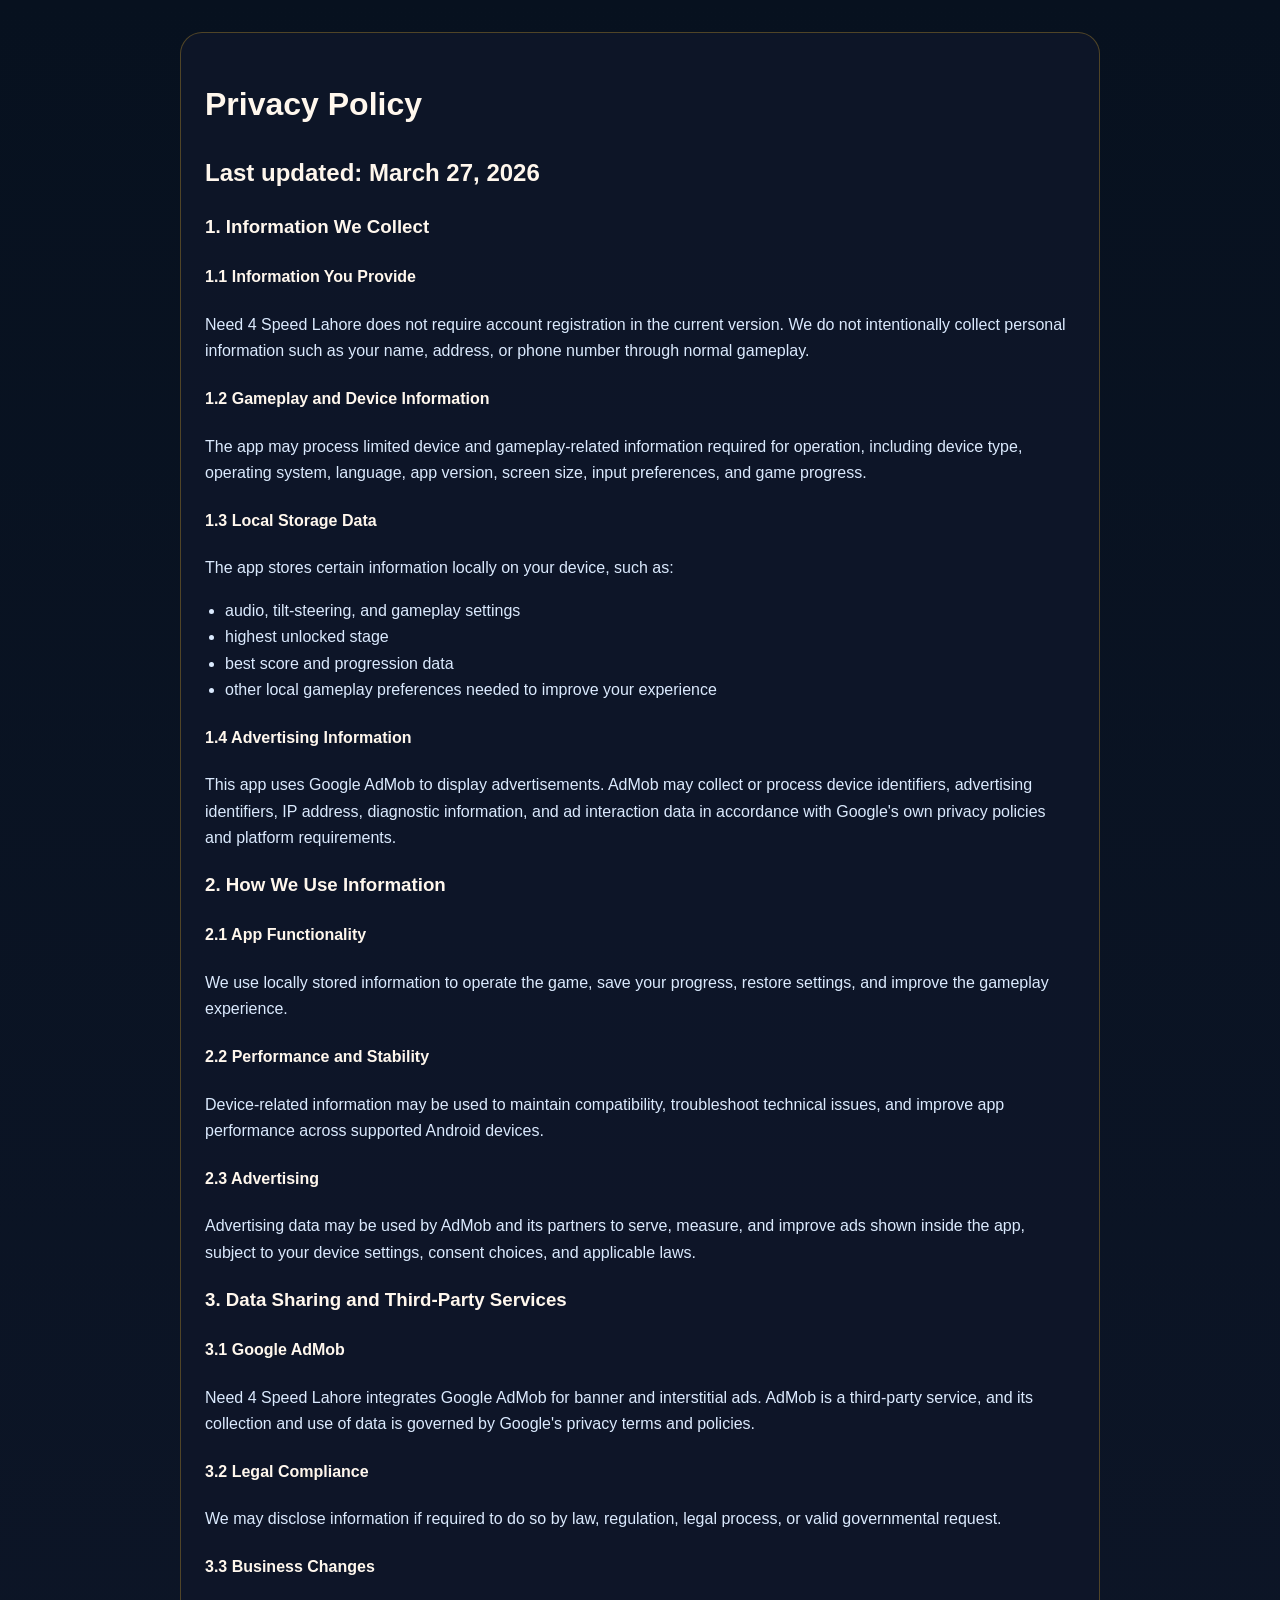
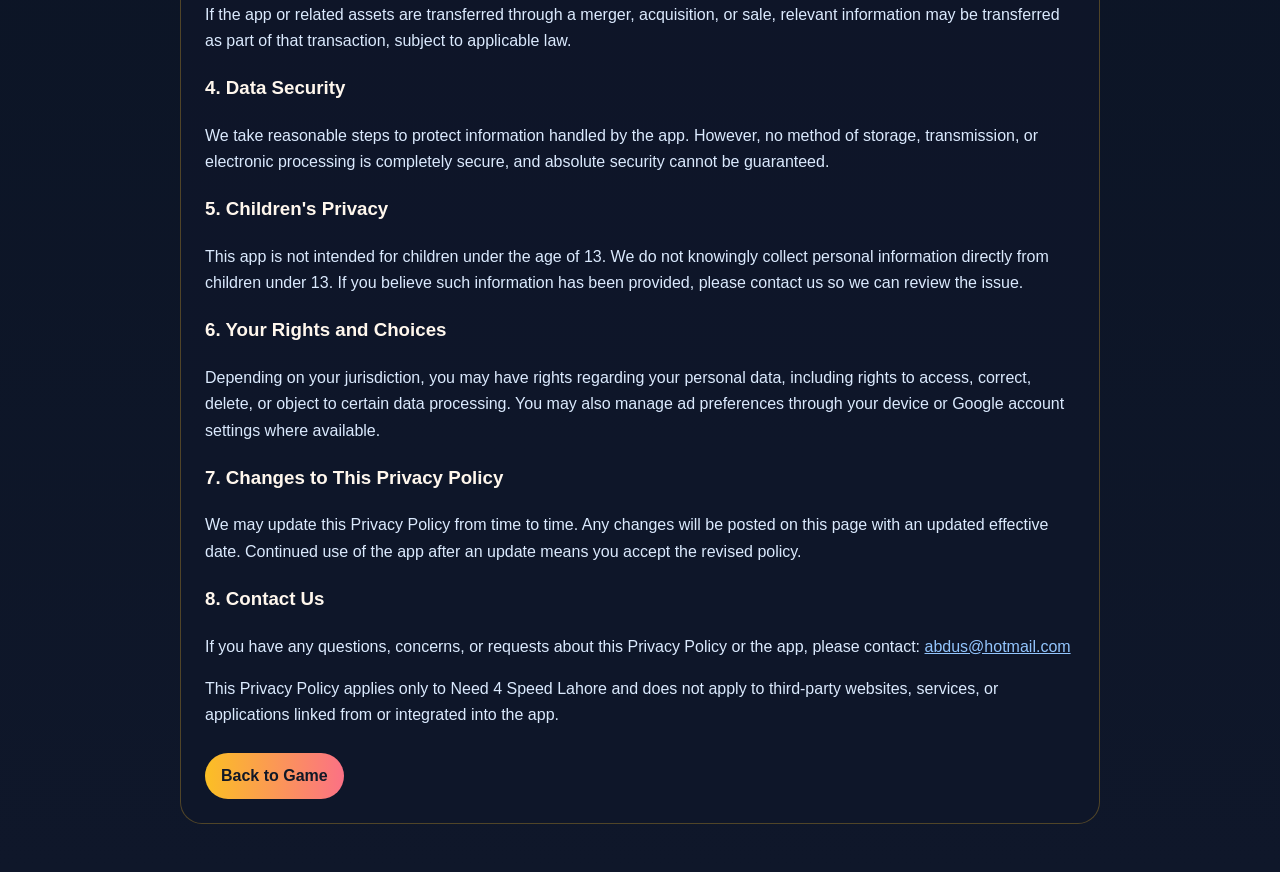
==== privacy.html @ c2b560d7 "Fix hidden UI and remove road artifacts" ====
<!doctype html>
<html lang="en">
  <head>
    <meta charset="UTF-8" />
    <meta name="viewport" content="width=device-width, initial-scale=1.0" />
    <title>Privacy Policy - Need 4 Speed Lahore</title>
    <style>
      body {
        margin: 0;
        font: 16px/1.65 Verdana, sans-serif;
        color: #f8fafc;
        background: linear-gradient(180deg, #07111f 0%, #0f172a 100%);
      }
      main {
        width: min(920px, calc(100% - 32px));
        margin: 0 auto;
        padding: 32px 0 48px;
      }
      h1,
      h2,
      h3,
      h4 {
        font-family: "Trebuchet MS", sans-serif;
        color: #fff7ed;
      }
      .card {
        border: 1px solid rgba(251, 191, 36, 0.28);
        border-radius: 22px;
        padding: 24px;
        background: rgba(15, 23, 42, 0.82);
      }
      p,
      li {
        color: #dbeafe;
      }
      a {
        color: #93c5fd;
      }
      .actions {
        margin-top: 24px;
        display: flex;
        gap: 12px;
        flex-wrap: wrap;
      }
      .button {
        display: inline-block;
        padding: 10px 16px;
        border-radius: 999px;
        background: linear-gradient(90deg, #fbbf24, #fb7185);
        color: #111827;
        font-weight: 700;
        text-decoration: none;
      }
      ul {
        padding-left: 20px;
      }
    </style>
  </head>
  <body>
    <main>
      <div class="card">
        <h1>Privacy Policy</h1>

        <h2>Last updated: March 27, 2026</h2>

        <h3>1. Information We Collect</h3>

        <h4>1.1 Information You Provide</h4>
        <p>
          Need 4 Speed Lahore does not require account registration in the current version. We do not intentionally
          collect personal information such as your name, address, or phone number through normal gameplay.
        </p>

        <h4>1.2 Gameplay and Device Information</h4>
        <p>
          The app may process limited device and gameplay-related information required for operation, including device
          type, operating system, language, app version, screen size, input preferences, and game progress.
        </p>

        <h4>1.3 Local Storage Data</h4>
        <p>
          The app stores certain information locally on your device, such as:
        </p>
        <ul>
          <li>audio, tilt-steering, and gameplay settings</li>
          <li>highest unlocked stage</li>
          <li>best score and progression data</li>
          <li>other local gameplay preferences needed to improve your experience</li>
        </ul>

        <h4>1.4 Advertising Information</h4>
        <p>
          This app uses Google AdMob to display advertisements. AdMob may collect or process device identifiers,
          advertising identifiers, IP address, diagnostic information, and ad interaction data in accordance with
          Google's own privacy policies and platform requirements.
        </p>

        <h3>2. How We Use Information</h3>

        <h4>2.1 App Functionality</h4>
        <p>
          We use locally stored information to operate the game, save your progress, restore settings, and improve the
          gameplay experience.
        </p>

        <h4>2.2 Performance and Stability</h4>
        <p>
          Device-related information may be used to maintain compatibility, troubleshoot technical issues, and improve
          app performance across supported Android devices.
        </p>

        <h4>2.3 Advertising</h4>
        <p>
          Advertising data may be used by AdMob and its partners to serve, measure, and improve ads shown inside the
          app, subject to your device settings, consent choices, and applicable laws.
        </p>

        <h3>3. Data Sharing and Third-Party Services</h3>

        <h4>3.1 Google AdMob</h4>
        <p>
          Need 4 Speed Lahore integrates Google AdMob for banner and interstitial ads. AdMob is a third-party service,
          and its collection and use of data is governed by Google's privacy terms and policies.
        </p>

        <h4>3.2 Legal Compliance</h4>
        <p>
          We may disclose information if required to do so by law, regulation, legal process, or valid governmental
          request.
        </p>

        <h4>3.3 Business Changes</h4>
        <p>
          If the app or related assets are transferred through a merger, acquisition, or sale, relevant information may
          be transferred as part of that transaction, subject to applicable law.
        </p>

        <h3>4. Data Security</h3>

        <p>
          We take reasonable steps to protect information handled by the app. However, no method of storage,
          transmission, or electronic processing is completely secure, and absolute security cannot be guaranteed.
        </p>

        <h3>5. Children's Privacy</h3>

        <p>
          This app is not intended for children under the age of 13. We do not knowingly collect personal information
          directly from children under 13. If you believe such information has been provided, please contact us so we
          can review the issue.
        </p>

        <h3>6. Your Rights and Choices</h3>

        <p>
          Depending on your jurisdiction, you may have rights regarding your personal data, including rights to access,
          correct, delete, or object to certain data processing. You may also manage ad preferences through your device
          or Google account settings where available.
        </p>

        <h3>7. Changes to This Privacy Policy</h3>

        <p>
          We may update this Privacy Policy from time to time. Any changes will be posted on this page with an updated
          effective date. Continued use of the app after an update means you accept the revised policy.
        </p>

        <h3>8. Contact Us</h3>

        <p>
          If you have any questions, concerns, or requests about this Privacy Policy or the app, please contact:
          <a href="mailto:abdus@hotmail.com">abdus@hotmail.com</a>
        </p>

        <p>
          This Privacy Policy applies only to Need 4 Speed Lahore and does not apply to third-party websites, services,
          or applications linked from or integrated into the app.
        </p>

        <div class="actions">
          <a class="button" href="/" onclick="history.back(); return false;">Back to Game</a>
        </div>
      </div>
    </main>
  </body>
</html>
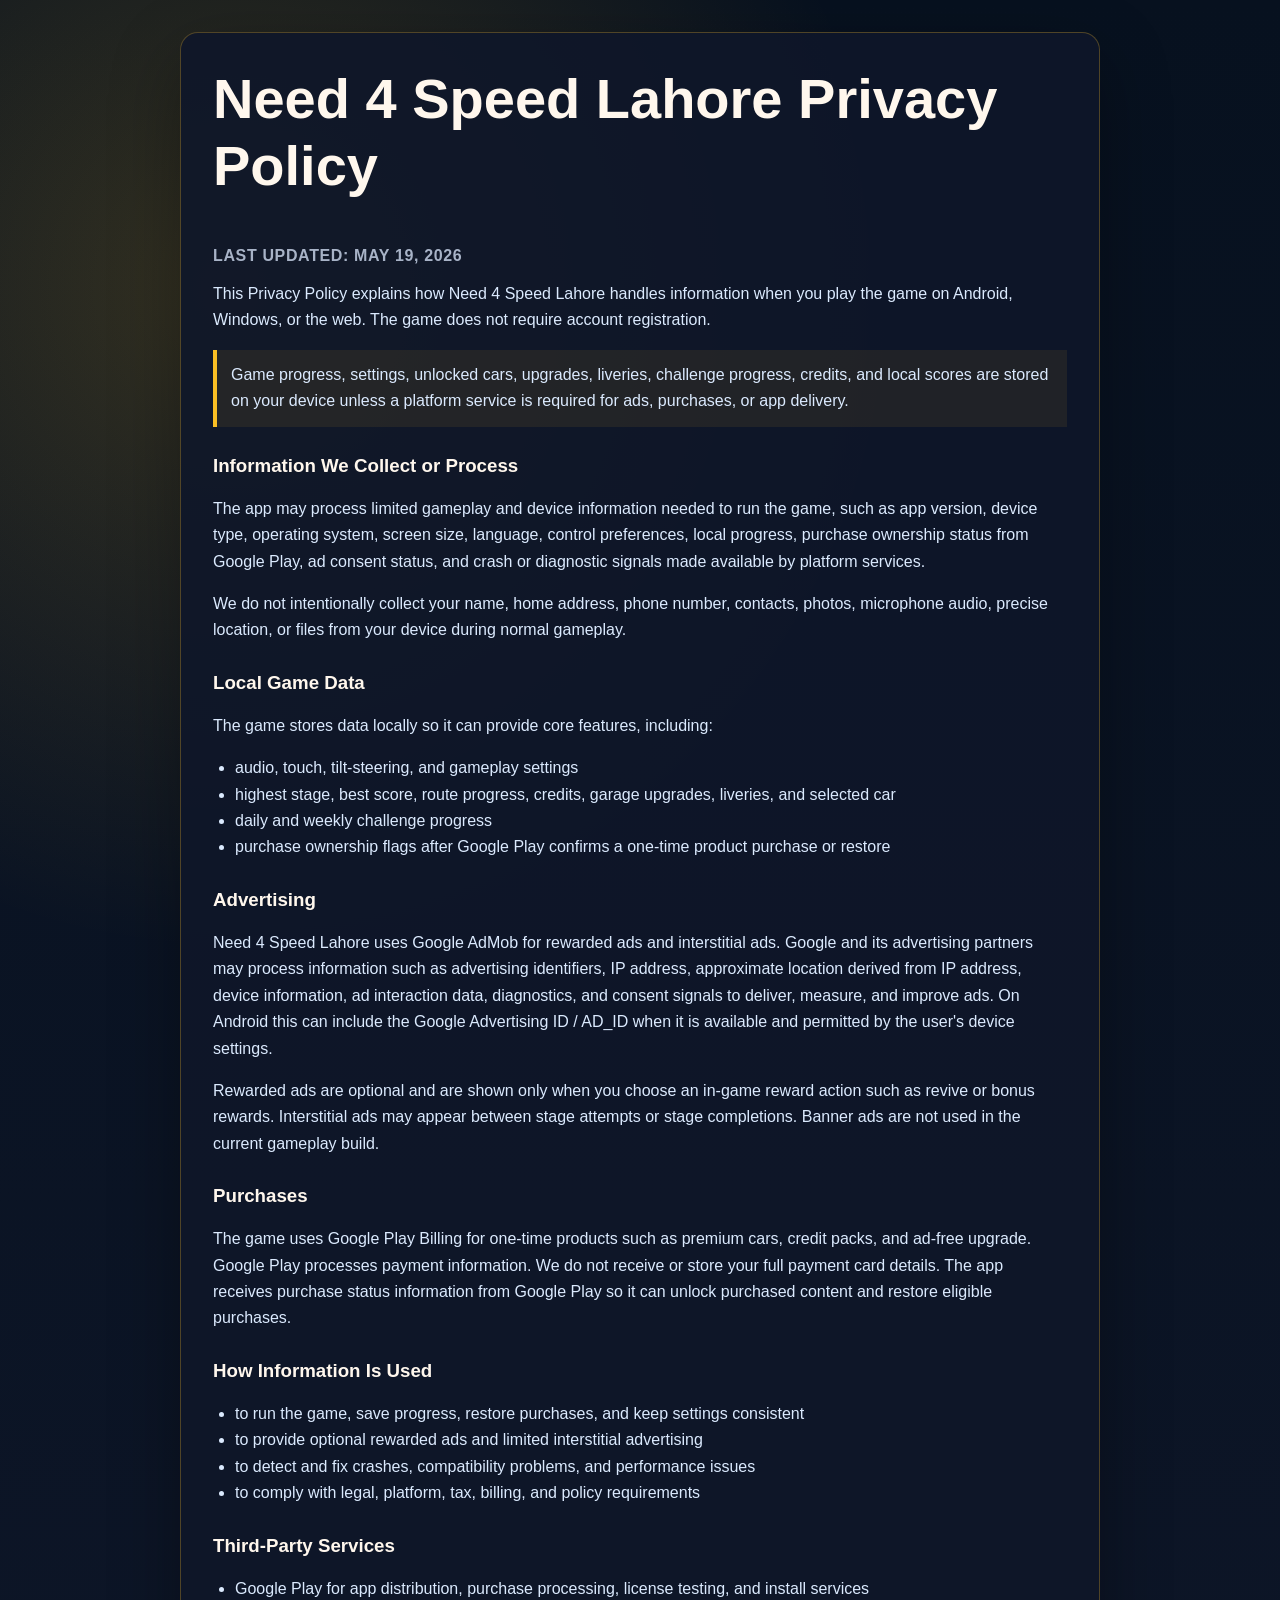
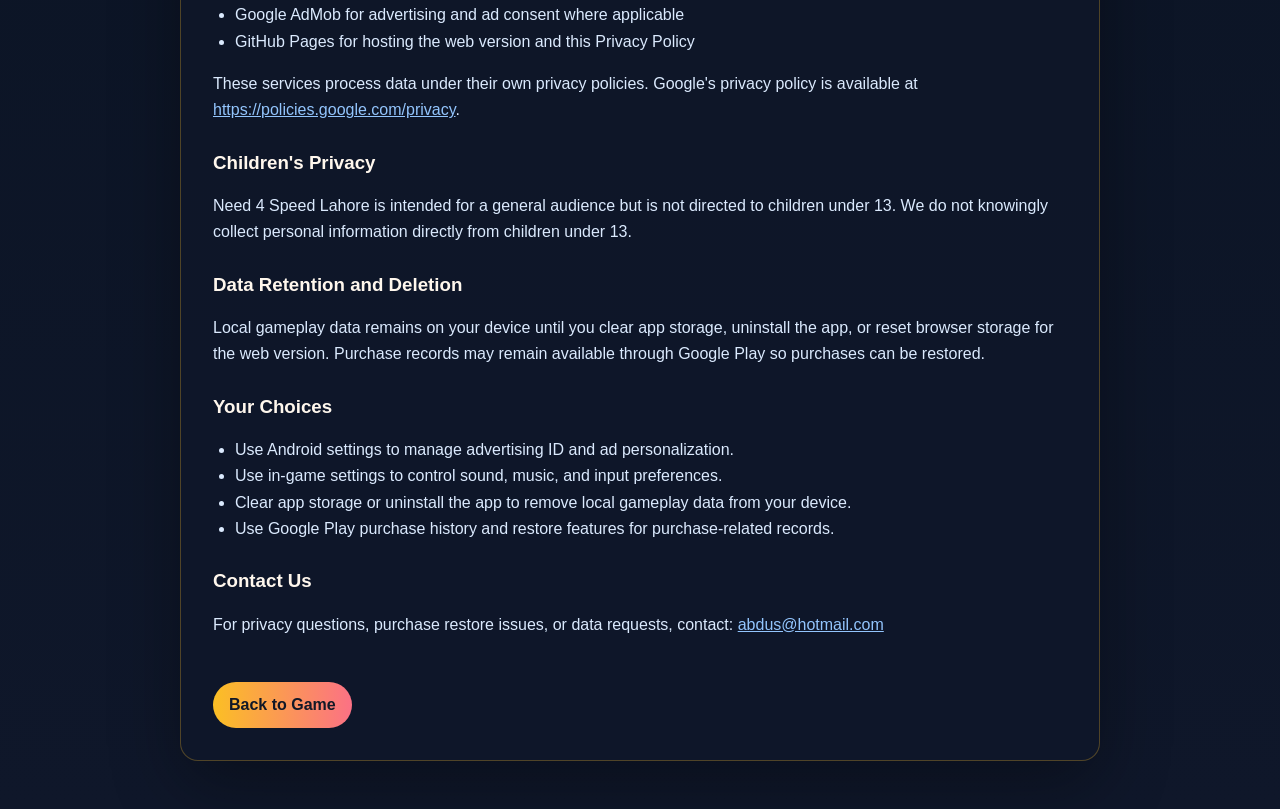
==== commit eba0a3b3: "Deploy Lahore Street Racer Windows PWA" ====
--- a/privacy.html
+++ b/privacy.html
@@ -3,47 +3,93 @@
   <head>
     <meta charset="UTF-8" />
     <meta name="viewport" content="width=device-width, initial-scale=1.0" />
-    <title>Privacy Policy - Need 4 Speed Lahore</title>
+    <title>Need 4 Speed Lahore Privacy Policy</title>
     <style>
+      :root {
+        color-scheme: dark;
+        --panel: rgba(15, 23, 42, 0.9);
+        --line: rgba(251, 191, 36, 0.28);
+        --text: #dbeafe;
+        --muted: #a8b3c7;
+        --title: #fff7ed;
+        --accent: #fbbf24;
+        --link: #93c5fd;
+      }
+
+      * {
+        box-sizing: border-box;
+      }
+
       body {
         margin: 0;
         font: 16px/1.65 Verdana, sans-serif;
-        color: #f8fafc;
-        background: linear-gradient(180deg, #07111f 0%, #0f172a 100%);
-      }
+        color: var(--text);
+        background:
+          radial-gradient(circle at 18% 12%, rgba(251, 191, 36, 0.18), transparent 28%),
+          linear-gradient(180deg, #07111f 0%, #0f172a 100%);
+      }
+
       main {
         width: min(920px, calc(100% - 32px));
         margin: 0 auto;
         padding: 32px 0 48px;
       }
+
       h1,
       h2,
-      h3,
-      h4 {
-        font-family: "Trebuchet MS", sans-serif;
-        color: #fff7ed;
-      }
+      h3 {
+        font-family: "Trebuchet MS", Verdana, sans-serif;
+        color: var(--title);
+        line-height: 1.2;
+      }
+
+      h1 {
+        margin-top: 0;
+        font-size: clamp(2rem, 5vw, 3.5rem);
+      }
+
+      h2 {
+        color: var(--muted);
+        font-size: 1rem;
+        font-weight: 700;
+        letter-spacing: 0.04em;
+        text-transform: uppercase;
+      }
+
+      h3 {
+        margin-top: 28px;
+      }
+
       .card {
-        border: 1px solid rgba(251, 191, 36, 0.28);
-        border-radius: 22px;
-        padding: 24px;
-        background: rgba(15, 23, 42, 0.82);
-      }
+        border: 1px solid var(--line);
+        border-radius: 18px;
+        padding: clamp(20px, 4vw, 32px);
+        background: var(--panel);
+        box-shadow: 0 24px 70px rgba(0, 0, 0, 0.32);
+      }
+
       p,
       li {
-        color: #dbeafe;
-      }
+        color: var(--text);
+      }
+
       a {
-        color: #93c5fd;
-      }
-      .actions {
-        margin-top: 24px;
-        display: flex;
-        gap: 12px;
-        flex-wrap: wrap;
-      }
+        color: var(--link);
+      }
+
+      ul {
+        padding-left: 22px;
+      }
+
+      .note {
+        border-left: 4px solid var(--accent);
+        padding: 12px 14px;
+        background: rgba(251, 191, 36, 0.08);
+      }
+
       .button {
         display: inline-block;
+        margin-top: 28px;
         padding: 10px 16px;
         border-radius: 999px;
         background: linear-gradient(90deg, #fbbf24, #fb7185);
@@ -51,136 +97,115 @@
         font-weight: 700;
         text-decoration: none;
       }
-      ul {
-        padding-left: 20px;
-      }
     </style>
   </head>
   <body>
     <main>
-      <div class="card">
-        <h1>Privacy Policy</h1>
-
-        <h2>Last updated: March 27, 2026</h2>
-
-        <h3>1. Information We Collect</h3>
-
-        <h4>1.1 Information You Provide</h4>
-        <p>
-          Need 4 Speed Lahore does not require account registration in the current version. We do not intentionally
-          collect personal information such as your name, address, or phone number through normal gameplay.
-        </p>
-
-        <h4>1.2 Gameplay and Device Information</h4>
-        <p>
-          The app may process limited device and gameplay-related information required for operation, including device
-          type, operating system, language, app version, screen size, input preferences, and game progress.
-        </p>
-
-        <h4>1.3 Local Storage Data</h4>
-        <p>
-          The app stores certain information locally on your device, such as:
-        </p>
-        <ul>
-          <li>audio, tilt-steering, and gameplay settings</li>
-          <li>highest unlocked stage</li>
-          <li>best score and progression data</li>
-          <li>other local gameplay preferences needed to improve your experience</li>
-        </ul>
-
-        <h4>1.4 Advertising Information</h4>
-        <p>
-          This app uses Google AdMob to display advertisements. AdMob may collect or process device identifiers,
-          advertising identifiers, IP address, diagnostic information, and ad interaction data in accordance with
-          Google's own privacy policies and platform requirements.
-        </p>
-
-        <h3>2. How We Use Information</h3>
-
-        <h4>2.1 App Functionality</h4>
-        <p>
-          We use locally stored information to operate the game, save your progress, restore settings, and improve the
-          gameplay experience.
-        </p>
-
-        <h4>2.2 Performance and Stability</h4>
-        <p>
-          Device-related information may be used to maintain compatibility, troubleshoot technical issues, and improve
-          app performance across supported Android devices.
-        </p>
-
-        <h4>2.3 Advertising</h4>
-        <p>
-          Advertising data may be used by AdMob and its partners to serve, measure, and improve ads shown inside the
-          app, subject to your device settings, consent choices, and applicable laws.
-        </p>
-
-        <h3>3. Data Sharing and Third-Party Services</h3>
-
-        <h4>3.1 Google AdMob</h4>
-        <p>
-          Need 4 Speed Lahore integrates Google AdMob for banner and interstitial ads. AdMob is a third-party service,
-          and its collection and use of data is governed by Google's privacy terms and policies.
-        </p>
-
-        <h4>3.2 Legal Compliance</h4>
-        <p>
-          We may disclose information if required to do so by law, regulation, legal process, or valid governmental
-          request.
-        </p>
-
-        <h4>3.3 Business Changes</h4>
-        <p>
-          If the app or related assets are transferred through a merger, acquisition, or sale, relevant information may
-          be transferred as part of that transaction, subject to applicable law.
-        </p>
-
-        <h3>4. Data Security</h3>
-
-        <p>
-          We take reasonable steps to protect information handled by the app. However, no method of storage,
-          transmission, or electronic processing is completely secure, and absolute security cannot be guaranteed.
-        </p>
-
-        <h3>5. Children's Privacy</h3>
-
-        <p>
-          This app is not intended for children under the age of 13. We do not knowingly collect personal information
-          directly from children under 13. If you believe such information has been provided, please contact us so we
-          can review the issue.
-        </p>
-
-        <h3>6. Your Rights and Choices</h3>
-
-        <p>
-          Depending on your jurisdiction, you may have rights regarding your personal data, including rights to access,
-          correct, delete, or object to certain data processing. You may also manage ad preferences through your device
-          or Google account settings where available.
-        </p>
-
-        <h3>7. Changes to This Privacy Policy</h3>
-
-        <p>
-          We may update this Privacy Policy from time to time. Any changes will be posted on this page with an updated
-          effective date. Continued use of the app after an update means you accept the revised policy.
-        </p>
-
-        <h3>8. Contact Us</h3>
-
-        <p>
-          If you have any questions, concerns, or requests about this Privacy Policy or the app, please contact:
+      <article class="card">
+        <h1>Need 4 Speed Lahore Privacy Policy</h1>
+        <h2>Last updated: May 19, 2026</h2>
+
+        <p>
+          This Privacy Policy explains how Need 4 Speed Lahore handles information when you play the game on Android,
+          Windows, or the web. The game does not require account registration.
+        </p>
+
+        <p class="note">
+          Game progress, settings, unlocked cars, upgrades, liveries, challenge progress, credits, and local scores are
+          stored on your device unless a platform service is required for ads, purchases, or app delivery.
+        </p>
+
+        <h3>Information We Collect or Process</h3>
+        <p>
+          The app may process limited gameplay and device information needed to run the game, such as app version,
+          device type, operating system, screen size, language, control preferences, local progress, purchase ownership
+          status from Google Play, ad consent status, and crash or diagnostic signals made available by platform
+          services.
+        </p>
+        <p>
+          We do not intentionally collect your name, home address, phone number, contacts, photos, microphone audio,
+          precise location, or files from your device during normal gameplay.
+        </p>
+
+        <h3>Local Game Data</h3>
+        <p>The game stores data locally so it can provide core features, including:</p>
+        <ul>
+          <li>audio, touch, tilt-steering, and gameplay settings</li>
+          <li>highest stage, best score, route progress, credits, garage upgrades, liveries, and selected car</li>
+          <li>daily and weekly challenge progress</li>
+          <li>purchase ownership flags after Google Play confirms a one-time product purchase or restore</li>
+        </ul>
+
+        <h3>Advertising</h3>
+        <p>
+          Need 4 Speed Lahore uses Google AdMob for rewarded ads and interstitial ads. Google and its advertising
+          partners may process information such as advertising identifiers, IP address, approximate location derived
+          from IP address, device information, ad interaction data, diagnostics, and consent signals to deliver,
+          measure, and improve ads. On Android this can include the Google Advertising ID / AD_ID when it is available
+          and permitted by the user's device settings.
+        </p>
+        <p>
+          Rewarded ads are optional and are shown only when you choose an in-game reward action such as revive or bonus
+          rewards. Interstitial ads may appear between stage attempts or stage completions. Banner ads are not used in
+          the current gameplay build.
+        </p>
+
+        <h3>Purchases</h3>
+        <p>
+          The game uses Google Play Billing for one-time products such as premium cars, credit packs, and ad-free
+          upgrade. Google Play processes payment information. We do not receive or store your full payment card
+          details. The app receives purchase status information from Google Play so it can unlock purchased content and
+          restore eligible purchases.
+        </p>
+
+        <h3>How Information Is Used</h3>
+        <ul>
+          <li>to run the game, save progress, restore purchases, and keep settings consistent</li>
+          <li>to provide optional rewarded ads and limited interstitial advertising</li>
+          <li>to detect and fix crashes, compatibility problems, and performance issues</li>
+          <li>to comply with legal, platform, tax, billing, and policy requirements</li>
+        </ul>
+
+        <h3>Third-Party Services</h3>
+        <ul>
+          <li>Google Play for app distribution, purchase processing, license testing, and install services</li>
+          <li>Google AdMob for advertising and ad consent where applicable</li>
+          <li>GitHub Pages for hosting the web version and this Privacy Policy</li>
+        </ul>
+        <p>
+          These services process data under their own privacy policies. Google's privacy policy is available at
+          <a href="https://policies.google.com/privacy">https://policies.google.com/privacy</a>.
+        </p>
+
+        <h3>Children's Privacy</h3>
+        <p>
+          Need 4 Speed Lahore is intended for a general audience but is not directed to children under 13. We do not
+          knowingly collect personal information directly from children under 13.
+        </p>
+
+        <h3>Data Retention and Deletion</h3>
+        <p>
+          Local gameplay data remains on your device until you clear app storage, uninstall the app, or reset browser
+          storage for the web version. Purchase records may remain available through Google Play so purchases can be
+          restored.
+        </p>
+
+        <h3>Your Choices</h3>
+        <ul>
+          <li>Use Android settings to manage advertising ID and ad personalization.</li>
+          <li>Use in-game settings to control sound, music, and input preferences.</li>
+          <li>Clear app storage or uninstall the app to remove local gameplay data from your device.</li>
+          <li>Use Google Play purchase history and restore features for purchase-related records.</li>
+        </ul>
+
+        <h3>Contact Us</h3>
+        <p>
+          For privacy questions, purchase restore issues, or data requests, contact:
           <a href="mailto:abdus@hotmail.com">abdus@hotmail.com</a>
         </p>
 
-        <p>
-          This Privacy Policy applies only to Need 4 Speed Lahore and does not apply to third-party websites, services,
-          or applications linked from or integrated into the app.
-        </p>
-
-        <div class="actions">
-          <a class="button" href="/" onclick="history.back(); return false;">Back to Game</a>
-        </div>
-      </div>
+        <a class="button" href="./">Back to Game</a>
+      </article>
     </main>
   </body>
 </html>
